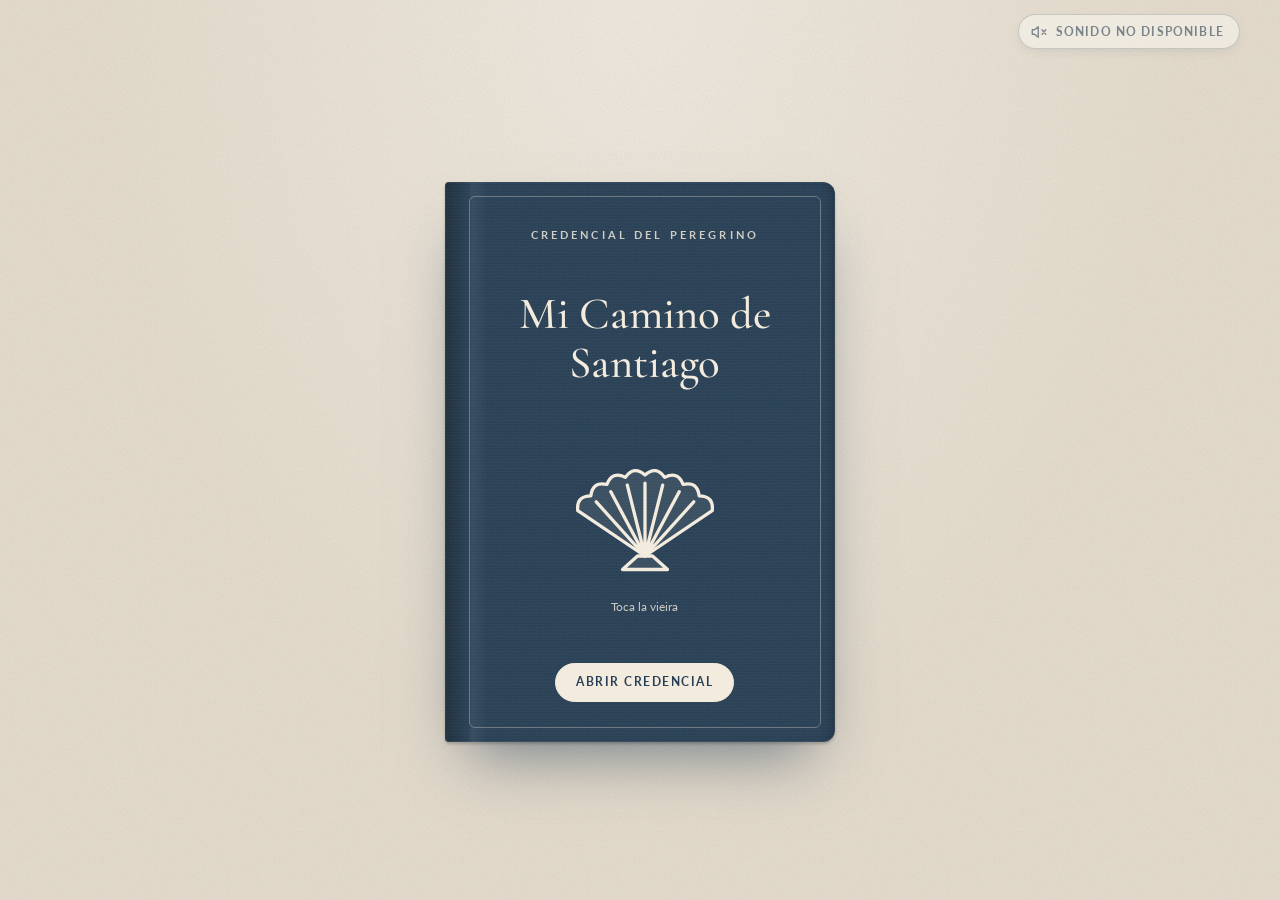
==== index.html @ f54a3381 ":tada: initial commit" ====
<!doctype html>
<html lang="es">
  <head>
    <meta charset="utf-8" />
    <meta name="viewport" content="width=device-width, initial-scale=1" />
    <title>Mi Camino de Santiago</title>
    <link rel="preconnect" href="https://fonts.googleapis.com" />
    <link rel="preconnect" href="https://fonts.gstatic.com" crossorigin />
    <link
      rel="stylesheet"
      href="https://fonts.googleapis.com/css2?family=Caveat:wght@500&family=Cormorant+Garamond:ital,wght@0,500;0,600;1,500&family=Lato:wght@400;700&display=swap"
    />
    <link rel="stylesheet" href="css/styles.css" />
  </head>
  <body data-page="cover" class="page-cover">
    <aside class="sound-dock" data-persist aria-label="Sonido ambiental">
      <button class="sound-toggle" type="button" data-sound-toggle aria-pressed="false">
        <svg class="sound-toggle__icon" viewBox="0 0 24 24" aria-hidden="true">
          <path d="M11 5 6 9H3v6h3l5 4V5Z" />
          <path class="sound-toggle__wave" d="M15.5 8.5a5 5 0 0 1 0 7" />
          <path class="sound-toggle__wave" d="M18.5 5.5a9 9 0 0 1 0 13" />
          <path class="sound-toggle__off" d="m16 9 5 6m0-6-5 6" />
        </svg>
        <span class="sound-toggle__label" data-sound-label>Activar sonido</span>
      </button>
    </aside>

    <main id="main" class="cover">
      <section class="booklet" aria-labelledby="cover-title">
        <p class="booklet__kicker">Credencial del peregrino</p>
        <h1 id="cover-title" class="booklet__title">Mi Camino de Santiago</h1>

        <div class="booklet__shell">
          <button class="shell-toggle" type="button" data-reveal aria-expanded="false" aria-controls="shell-back">
            <span class="visually-hidden">Dar la vuelta a la vieira</span>
            <span class="shell-toggle__front" data-art="shell" data-art-label=""></span>
            <span class="shell-toggle__back" id="shell-back" hidden>[Mensaje de la vieira pendiente]</span>
          </button>
          <p class="booklet__hint">Toca la vieira</p>
        </div>

        <a class="btn btn--cream" href="credential.html" data-start-sound>Abrir credencial</a>
      </section>
    </main>

    <script src="js/art.js" defer></script>
    <script src="js/album.js" defer></script>
    <script src="js/stamps.js" defer></script>
    <script src="js/app.js" defer></script>
    <script src="js/music.js" defer></script>
  </body>
</html>
---- css/styles.css ----
/* ==========================================================================
   Mi Camino de Santiago — styles
   ========================================================================== */

:root {
  --cream: #f3ebdd;
  --ivory: #faf7f0;
  --blue: #263f56;
  --terra: #a6533d;
  --charcoal: #393630;
  --gray: #a49b8c;
  --olive: #747b59;

  --ink-soft: #5e574d;
  --desk: #e7decf;
  --line: rgba(164, 155, 140, 0.6);

  --serif: 'Cormorant Garamond', Georgia, 'Times New Roman', serif;
  --sans: 'Lato', system-ui, -apple-system, 'Segoe UI', sans-serif;
  --hand: 'Caveat', 'Segoe Print', cursive;

  --radius: 4px;
  --shadow-paper: 0 1px 2px rgba(57, 54, 48, 0.12), 0 14px 34px -14px rgba(38, 63, 86, 0.3);
  --grain: url("data:image/svg+xml,%3Csvg xmlns='http://www.w3.org/2000/svg' width='180' height='180'%3E%3Cfilter id='n'%3E%3CfeTurbulence type='fractalNoise' baseFrequency='.85' numOctaves='2' stitchTiles='stitch'/%3E%3CfeColorMatrix values='0 0 0 0 .22 0 0 0 0 .2 0 0 0 0 .18 0 0 0 .14 0'/%3E%3C/filter%3E%3Crect width='100%25' height='100%25' filter='url(%23n)'/%3E%3C/svg%3E");
}

/* ---------- Base ---------- */

*,
*::before,
*::after {
  box-sizing: border-box;
}

[hidden] {
  display: none !important;
}

html {
  -webkit-text-size-adjust: 100%;
}

body {
  margin: 0;
  min-height: 100vh;
  font-family: var(--sans);
  font-size: 1.0625rem;
  line-height: 1.65;
  color: var(--charcoal);
  background-color: var(--desk);
  background-image: var(--grain), radial-gradient(ellipse at 50% 0%, rgba(250, 247, 240, 0.55), transparent 60%);
}

img,
svg {
  max-width: 100%;
}

img {
  display: block;
}

h1,
h2,
h3 {
  margin: 0;
  font-family: var(--serif);
  font-weight: 600;
  line-height: 1.1;
  color: var(--blue);
}

p {
  margin: 0 0 1em;
}

a {
  color: var(--blue);
}

:focus-visible {
  outline: 2px solid var(--terra);
  outline-offset: 3px;
  border-radius: 2px;
}

.visually-hidden {
  position: absolute !important;
  width: 1px;
  height: 1px;
  padding: 0;
  margin: -1px;
  overflow: hidden;
  clip: rect(0 0 0 0);
  white-space: nowrap;
  border: 0;
}

.kicker {
  margin: 0 0 0.5rem;
  font-family: var(--sans);
  font-size: 0.72rem;
  font-weight: 700;
  letter-spacing: 0.16em;
  text-transform: uppercase;
  color: var(--ink-soft);
}

.handwritten {
  margin: 0;
  font-family: var(--hand);
  font-size: 1.5rem;
  line-height: 1.3;
  color: var(--blue);
}

main {
  animation: page-in 0.35s ease-out both;
}

main:focus {
  outline: none;
}

@keyframes page-in {
  from {
    opacity: 0;
  }
  to {
    opacity: 1;
  }
}

/* ---------- Paper ---------- */

.paper {
  position: relative;
  background-color: var(--cream);
  background-image: var(--grain),
    radial-gradient(circle at 16% 20%, rgba(250, 247, 240, 0.45), transparent 42%),
    radial-gradient(circle at 84% 80%, rgba(164, 155, 140, 0.1), transparent 45%),
    radial-gradient(ellipse 120% 110% at 50% 50%, transparent 58%, rgba(120, 98, 70, 0.11) 100%);
  border-radius: var(--radius);
  box-shadow: var(--shadow-paper);
}

.paper::after {
  content: '';
  position: absolute;
  inset: 0;
  border-radius: inherit;
  pointer-events: none;
  box-shadow: inset 0 0 0 1px rgba(57, 54, 48, 0.06), inset 0 0 36px rgba(120, 98, 70, 0.08);
}

/* ---------- Buttons ---------- */

.btn {
  display: inline-flex;
  align-items: center;
  justify-content: center;
  gap: 0.5rem;
  padding: 0.7rem 1.25rem;
  font: 700 0.78rem/1.2 var(--sans);
  letter-spacing: 0.12em;
  text-transform: uppercase;
  text-decoration: none;
  color: var(--blue);
  background: transparent;
  border: 1.5px solid currentColor;
  border-radius: 999px;
  cursor: pointer;
  transition: background-color 0.2s, color 0.2s, box-shadow 0.2s, transform 0.1s;
}

.btn:hover {
  color: var(--ivory);
  background-color: var(--blue);
  border-color: var(--blue);
}

.btn:active {
  transform: translateY(1px);
}

.btn[disabled] {
  opacity: 0.4;
  cursor: not-allowed;
  color: var(--blue);
  background: transparent;
  transform: none;
}

.btn small {
  font-size: 0.85em;
  font-weight: 400;
  letter-spacing: 0.04em;
  text-transform: none;
}

.btn--quiet {
  border-color: transparent;
}

.btn--quiet:hover {
  color: var(--blue);
  background-color: rgba(38, 63, 86, 0.08);
  border-color: transparent;
}

.btn--cream {
  color: var(--blue);
  background-color: var(--cream);
  border-color: var(--cream);
}

.btn--cream:hover {
  color: var(--blue);
  background-color: var(--ivory);
  border-color: var(--ivory);
  box-shadow: 0 0 0 4px rgba(243, 235, 221, 0.25);
}

.btn--cream:focus-visible {
  outline-color: var(--cream);
}

/* ---------- Sound toggle ---------- */

.sound-toggle {
  display: inline-flex;
  align-items: center;
  gap: 0.5rem;
  padding: 0.45rem 0.95rem 0.45rem 0.7rem;
  font: 700 0.72rem/1.2 var(--sans);
  letter-spacing: 0.1em;
  text-transform: uppercase;
  color: var(--blue);
  background: var(--ivory);
  border: 1.5px solid rgba(38, 63, 86, 0.35);
  border-radius: 999px;
  cursor: pointer;
  transition: background-color 0.2s, color 0.2s, border-color 0.2s, transform 0.1s;
}

.sound-toggle:hover {
  border-color: var(--blue);
}

.sound-toggle:active {
  transform: translateY(1px);
}

.sound-toggle[aria-pressed='true'] {
  color: var(--ivory);
  background: var(--blue);
  border-color: var(--blue);
}

.sound-toggle[disabled] {
  opacity: 0.55;
  cursor: not-allowed;
  transform: none;
}

.sound-toggle__icon {
  width: 18px;
  height: 18px;
  flex: none;
  fill: none;
  stroke: currentColor;
  stroke-width: 1.8;
  stroke-linecap: round;
  stroke-linejoin: round;
}

.sound-toggle__wave,
[data-state='on'] .sound-toggle__off {
  display: none;
}

[data-state='on'] .sound-toggle__wave {
  display: inline;
}

[data-state='loading'] .sound-toggle__icon {
  animation: pulse 1.2s ease-in-out infinite;
}

@keyframes pulse {
  50% {
    opacity: 0.35;
  }
}

.sound-dock {
  position: fixed;
  top: 0.9rem;
  right: clamp(1rem, 4vw, 2.5rem);
  z-index: 20;
}

.sound-dock .sound-toggle {
  box-shadow: 0 4px 14px -6px rgba(38, 63, 86, 0.35);
}

@media (max-width: 560px) {
  .sound-toggle {
    padding: 0.55rem;
  }

  .sound-toggle__label {
    position: absolute;
    width: 1px;
    height: 1px;
    overflow: hidden;
    clip: rect(0 0 0 0);
    white-space: nowrap;
  }
}

.ambient-player {
  position: fixed;
  left: -10000px;
  top: 0;
  width: 200px;
  height: 200px;
  overflow: hidden;
  pointer-events: none;
}

/* ---------- Header ---------- */

.site-header {
  display: flex;
  flex-wrap: wrap;
  align-items: center;
  justify-content: space-between;
  gap: 0.75rem 1.25rem;
  padding: 0.9rem calc(clamp(1rem, 4vw, 2.5rem) + 11rem) 0.9rem clamp(1rem, 4vw, 2.5rem);
}

@media (max-width: 760px) {
  .site-header {
    padding-right: clamp(1rem, 4vw, 2.5rem);
  }

  .brand {
    margin-right: 11rem;
  }
}

@media (max-width: 560px) {
  .brand {
    margin-right: 3rem;
  }
}

.brand {
  display: inline-flex;
  align-items: center;
  gap: 0.55rem;
  font-family: var(--serif);
  font-size: 1.35rem;
  font-weight: 600;
  color: var(--blue);
  text-decoration: none;
}

.brand:hover {
  color: var(--terra);
}

.brand__shell {
  display: inline-block;
  width: 30px;
  height: 30px;
  color: var(--terra);
}

.brand__shell svg {
  width: 100%;
  height: 100%;
  display: block;
}

.site-nav ul {
  display: flex;
  gap: 0.25rem;
  margin: 0;
  padding: 0;
  list-style: none;
}

.site-nav a {
  display: block;
  padding: 0.45rem 0.8rem;
  font-size: 0.75rem;
  font-weight: 700;
  letter-spacing: 0.12em;
  text-transform: uppercase;
  text-decoration: none;
  color: var(--ink-soft);
  border-radius: 999px;
  transition: background-color 0.2s, color 0.2s;
}

.site-nav a:hover {
  color: var(--blue);
  background: rgba(38, 63, 86, 0.08);
}

.site-nav a:active {
  background: rgba(38, 63, 86, 0.14);
}

.site-nav a[aria-current='page'] {
  color: var(--blue);
  box-shadow: inset 0 -2px 0 var(--terra);
  border-radius: 0;
}

@media (max-width: 760px) {
  .site-nav {
    order: 3;
    width: 100%;
    overflow-x: auto;
  }

  .site-nav {
    scrollbar-width: none;
  }

  .site-nav::-webkit-scrollbar {
    display: none;
  }

  .site-nav ul {
    justify-content: space-between;
    gap: 0;
    min-width: max-content;
  }

  .site-nav a {
    padding: 0.4rem 0.55rem;
    letter-spacing: 0.08em;
  }
}

/* ---------- Cover ---------- */

.page-cover {
  display: flex;
  flex-direction: column;
}

.cover {
  flex: 1;
  display: grid;
  place-items: center;
  padding: 4.5rem 1rem 3rem;
}

.booklet {
  position: relative;
  display: flex;
  flex-direction: column;
  align-items: center;
  justify-content: space-between;
  gap: 1.25rem;
  width: min(390px, 90vw);
  min-height: min(560px, 125vw);
  padding: 2.75rem 2rem 2.5rem 2.6rem;
  text-align: center;
  color: var(--cream);
  background-color: var(--blue);
  background-image: var(--grain),
    repeating-linear-gradient(0deg, rgba(255, 255, 255, 0.025) 0 1px, transparent 1px 3px),
    repeating-linear-gradient(90deg, rgba(0, 0, 0, 0.035) 0 1px, transparent 1px 3px),
    linear-gradient(90deg, rgba(0, 0, 0, 0.3), transparent 6%, rgba(255, 255, 255, 0.06) 7%, transparent 11%);
  border-radius: 4px 12px 12px 4px;
  box-shadow: 0 2px 3px rgba(0, 0, 0, 0.2), 0 34px 60px -24px rgba(38, 63, 86, 0.6),
    inset 0 0 0 1px rgba(255, 255, 255, 0.06), inset -8px 0 14px -10px rgba(0, 0, 0, 0.45);
}

.booklet::before {
  content: '';
  position: absolute;
  inset: 14px 14px 14px 24px;
  border: 1px solid rgba(243, 235, 221, 0.32);
  border-radius: 6px;
  pointer-events: none;
}

.booklet__kicker {
  margin: 0;
  font-size: 0.7rem;
  font-weight: 700;
  letter-spacing: 0.28em;
  text-transform: uppercase;
  color: rgba(243, 235, 221, 0.82);
}

.booklet__title {
  font-size: clamp(2.2rem, 8vw, 2.8rem);
  font-weight: 500;
  color: var(--cream);
}

.booklet__shell {
  display: flex;
  flex-direction: column;
  align-items: center;
  gap: 0.5rem;
}

.booklet__hint {
  margin: 0;
  font-size: 0.78rem;
  color: rgba(243, 235, 221, 0.8);
}

/* ---------- Scallop shell ---------- */

.shell-toggle {
  display: grid;
  place-items: center;
  width: 156px;
  height: 156px;
  padding: 0;
  color: var(--cream);
  background: none;
  border: 0;
  border-radius: 50%;
  cursor: pointer;
  transition: transform 0.25s ease;
}

.shell-toggle:hover {
  transform: rotate(-4deg) scale(1.04);
}

.shell-toggle:active {
  transform: scale(0.97);
}

.shell-toggle:focus-visible {
  outline-color: var(--cream);
  outline-offset: 4px;
}

.shell-toggle__front,
.shell-toggle__front svg {
  display: block;
  width: 150px;
  height: 150px;
}

.shell-toggle.is-revealed .shell-toggle__front {
  display: none;
}

.shell-toggle__back {
  display: grid;
  place-items: center;
  width: 150px;
  height: 150px;
  padding: 1.25rem;
  font-family: var(--hand);
  font-size: 1.3rem;
  line-height: 1.15;
  color: var(--blue);
  background: var(--cream);
  border-radius: 50%;
  box-shadow: inset 0 0 0 4px var(--cream), inset 0 0 0 5.5px rgba(38, 63, 86, 0.55);
}

/* ---------- Page ---------- */

.page {
  max-width: 1180px;
  margin: 0 auto;
  padding: 0.75rem clamp(0.75rem, 3vw, 2rem) 3rem;
}

/* ---------- Credential ---------- */

.spread {
  display: grid;
  grid-template-columns: 1fr;
  max-width: 560px;
  margin: 0 auto;
}

.leaf {
  display: flex;
  flex-direction: column;
  min-height: 600px;
  padding: 2rem clamp(1.1rem, 3vw, 2.5rem) 1.25rem;
}

@media (min-width: 900px) {
  .spread {
    grid-template-columns: 1fr 1fr;
    max-width: 1100px;
    filter: drop-shadow(0 22px 28px rgba(38, 63, 86, 0.2));
  }

  .spread .leaf {
    box-shadow: none;
  }

  .spread .leaf:nth-child(1) {
    border-radius: var(--radius) 0 0 var(--radius);
  }

  .spread .leaf:nth-child(2) {
    border-radius: 0 var(--radius) var(--radius) 0;
  }

  .spread .leaf::before {
    content: '';
    position: absolute;
    top: 0;
    bottom: 0;
    width: 44px;
    pointer-events: none;
  }

  .spread .leaf:nth-child(1)::before {
    right: 0;
    background: linear-gradient(90deg, transparent, rgba(57, 54, 48, 0.13));
  }

  .spread .leaf:nth-child(2)::before {
    left: 0;
    background: linear-gradient(270deg, transparent, rgba(57, 54, 48, 0.1));
  }
}

@media (max-width: 899px) {
  .leaf {
    min-height: auto;
  }
}

.leaf__head {
  margin-bottom: 1.4rem;
  padding-bottom: 1rem;
  text-align: center;
  border-bottom: 1px solid var(--line);
}

.leaf__title {
  font-size: 1.75rem;
  font-weight: 500;
}

.leaf__grid {
  flex: 1;
  display: grid;
  grid-template-columns: minmax(0, 1fr) minmax(0, 1fr);
  align-content: start;
  align-items: start;
  gap: 1rem;
  margin: 0;
  padding: 0;
  list-style: none;
}

.leaf__grid[data-count='2'] li:nth-child(2) {
  margin-top: 3rem;
}

.leaf__grid[data-count='3'] li:nth-child(3) {
  grid-column: 1 / -1;
  justify-self: center;
  width: calc(50% - 0.5rem);
}

.leaf__foot {
  padding-top: 1rem;
  font-family: var(--serif);
  font-style: italic;
  text-align: center;
  color: var(--ink-soft);
}

.leaf--blank {
  justify-content: center;
  align-items: center;
}

.leaf__end {
  margin: 0;
  font-family: var(--serif);
  font-size: 1.25rem;
  font-style: italic;
  color: var(--ink-soft);
}

.slot {
  position: relative;
  aspect-ratio: 1;
  border: 1px dashed rgba(164, 155, 140, 0.9);
  border-radius: 3px;
}

.slot__link,
.slot__inner {
  position: absolute;
  inset: 0;
  display: flex;
  flex-direction: column;
  align-items: center;
  justify-content: center;
  gap: 0.45rem;
  padding: 0.75rem;
  color: inherit;
  text-decoration: none;
  border-radius: inherit;
}

.slot__link {
  transition: background-color 0.2s;
}

.slot__link:hover {
  background-color: rgba(250, 247, 240, 0.65);
}

.slot__num {
  position: absolute;
  top: 0.45rem;
  left: 0.6rem;
  font-size: 0.7rem;
  font-weight: 700;
  letter-spacing: 0.12em;
  color: var(--ink-soft);
}

.slot__art {
  display: block;
  width: 68%;
  max-width: 150px;
  transform: rotate(var(--rot, 0deg));
  transition: transform 0.25s ease;
}

.slot__art svg {
  display: block;
  width: 100%;
  height: auto;
}

.slot__link:hover .slot__art {
  transform: rotate(var(--rot, 0deg)) scale(1.06);
}

.slot__link:active .slot__art {
  transform: rotate(var(--rot, 0deg)) scale(0.97);
}

.slot__title {
  font-size: 0.78rem;
  line-height: 1.3;
  text-align: center;
  color: var(--ink-soft);
}

.slot--ready .slot__title {
  font-weight: 700;
  color: var(--charcoal);
}

.slot--pending .slot__art {
  width: 50%;
  color: var(--gray);
}

@media (max-width: 420px) {
  .leaf__grid {
    gap: 0.6rem;
  }

  .slot__title {
    font-size: 0.72rem;
  }
}

/* ---------- Stamp artwork ---------- */

.stamp-art {
  overflow: visible;
}

.stamp-art text {
  font-family: var(--sans);
  font-weight: 700;
}

.stamp-art .art-serif {
  font-family: var(--serif);
  font-weight: 600;
}

/* ---------- Pager ---------- */

.pager {
  display: flex;
  flex-wrap: wrap;
  align-items: center;
  justify-content: space-between;
  gap: 0.75rem;
  max-width: 1100px;
  margin: 1.5rem auto 0;
}

.pager__status {
  margin: 0;
  font-size: 0.85rem;
  color: var(--ink-soft);
}

.pager__center {
  display: flex;
  flex-wrap: wrap;
  justify-content: center;
  gap: 0.25rem;
}

@media (max-width: 640px) {
  .pager {
    justify-content: center;
  }

  .pager__status,
  .pager__center {
    order: -1;
    width: 100%;
    text-align: center;
  }
}

/* ---------- Stamp index ---------- */

.index {
  max-width: 900px;
  margin: 0 auto;
  padding: clamp(1.5rem, 5vw, 3.25rem);
}

.index__intro {
  text-align: center;
}

.index__intro h1 {
  font-size: clamp(2.2rem, 6vw, 3.1rem);
  font-weight: 500;
}

.index__chapters {
  display: grid;
  gap: 2.25rem;
  margin-top: 2.25rem;
}

@media (min-width: 760px) {
  .index__chapters {
    grid-template-columns: 1fr 1fr;
    column-gap: 3rem;
  }
}

.index__chapter h2 {
  margin-bottom: 0.5rem;
  padding-bottom: 0.45rem;
  font-size: 1.5rem;
  font-weight: 500;
  border-bottom: 1px solid var(--line);
}

.index__chapter .kicker {
  margin-bottom: 0.2rem;
}

.index__list {
  margin: 0;
  padding: 0;
  list-style: none;
}

.index__item {
  display: grid;
  grid-template-columns: 2.4rem 1fr auto;
  align-items: baseline;
  gap: 0.75rem;
  padding: 0.4rem 0.5rem;
  color: var(--charcoal);
  text-decoration: none;
  border-radius: 3px;
}

a.index__item {
  transition: background-color 0.2s;
}

a.index__item:hover {
  background-color: rgba(38, 63, 86, 0.08);
}

a.index__item:active {
  background-color: rgba(38, 63, 86, 0.14);
}

a.index__item .index__title {
  font-weight: 700;
}

.index__num {
  font-family: var(--serif);
  font-size: 1.2rem;
  font-weight: 600;
  color: var(--blue);
}

.index__status {
  font-size: 0.68rem;
  font-weight: 700;
  letter-spacing: 0.12em;
  text-transform: uppercase;
  color: var(--terra);
}

.index__item.is-pending,
.is-pending .index__num,
.is-pending .index__status {
  color: var(--ink-soft);
  font-weight: 400;
}

/* ---------- Stamp sheet ---------- */

.sheet {
  max-width: 1060px;
  margin: 0 auto;
  padding: clamp(1.25rem, 4.5vw, 3.25rem);
}

.sheet__head::after {
  content: '';
  display: table;
  clear: both;
}

.sheet__title {
  margin-bottom: 0.35rem;
  font-size: clamp(2.2rem, 5.5vw, 3.5rem);
  font-weight: 500;
}

.sheet__subtitle {
  font-family: var(--serif);
  font-size: 1.3rem;
  font-style: italic;
  color: var(--ink-soft);
}

.sheet__stamp {
  float: right;
  display: block;
  width: clamp(92px, 14vw, 140px);
  margin: 0 0 1rem 1.25rem;
  opacity: 0.93;
  transform: rotate(var(--rot, 0deg));
}

.sheet__stamp svg {
  display: block;
  width: 100%;
  height: auto;
}

.sheet__date {
  margin: 0;
  font-size: 0.8rem;
  font-weight: 700;
  letter-spacing: 0.16em;
  text-transform: uppercase;
  color: var(--terra);
}

.prose p {
  max-width: 62ch;
}

/* Stamp layout: preparation */

.layout-prep {
  display: grid;
  gap: 2rem;
}

@media (min-width: 820px) {
  .layout-prep {
    grid-template-columns: 5fr 7fr;
    align-items: start;
    gap: 3rem;
  }
}

.layout-prep .photo--print {
  transform: rotate(-1.2deg);
}

.diary-note {
  position: relative;
  max-width: 320px;
  margin: 2rem auto 0;
  padding: 1.25rem 1.25rem 1.35rem;
  background: var(--ivory);
  transform: rotate(1.6deg);
  box-shadow: 0 1px 2px rgba(57, 54, 48, 0.15), 0 8px 16px -10px rgba(57, 54, 48, 0.4);
}

.diary-note::before {
  content: '';
  position: absolute;
  top: -11px;
  left: 50%;
  width: 86px;
  height: 22px;
  background: rgba(164, 155, 140, 0.32);
  transform: translateX(-50%) rotate(-3deg);
}

.tips {
  margin-top: 2rem;
  padding: 1.25rem 1.5rem;
  background: rgba(250, 247, 240, 0.7);
  border-left: 3px solid var(--olive);
  border-radius: 0 3px 3px 0;
}

.tips h2 {
  margin-bottom: 0.75rem;
  font-size: 1.4rem;
  color: var(--olive);
}

.tips ul {
  display: grid;
  gap: 0.5rem;
  margin: 0;
  padding: 0;
  list-style: none;
}

.tips li {
  position: relative;
  padding-left: 1.5rem;
}

.tips li::before {
  content: '→';
  position: absolute;
  left: 0;
  color: var(--terra);
}

/* Stamp layout: day on the Camino */

.layout-day .layout-day__hero {
  margin-bottom: 2rem;
}

.layout-day__head {
  margin-bottom: 2rem;
  padding-bottom: 1.25rem;
  border-bottom: 1px solid var(--line);
}

.layout-day__head .sheet__stamp {
  position: relative;
  margin-top: -4.5rem;
}

.layout-day__body {
  display: grid;
  gap: 2.25rem;
}

@media (min-width: 820px) {
  .layout-day__body {
    grid-template-columns: 7fr 4fr;
    gap: 3rem;
  }
}

.moments h2 {
  margin-bottom: 1.1rem;
  font-size: 1.6rem;
}

.moments ol {
  display: grid;
  gap: 1.1rem;
  margin: 0;
  padding: 0;
  list-style: none;
  counter-reset: moment;
}

.moments li {
  position: relative;
  padding-left: 2.6rem;
  counter-increment: moment;
}

.moments li::before {
  content: counter(moment, upper-roman);
  position: absolute;
  left: 0;
  top: -0.2rem;
  font-family: var(--serif);
  font-size: 1.5rem;
  font-style: italic;
  color: var(--terra);
}

.facts {
  display: grid;
  grid-template-columns: auto 1fr;
  gap: 0.5rem 1rem;
  margin: 0 0 2rem;
  padding: 1rem 1.25rem;
  font-size: 0.95rem;
  background: rgba(250, 247, 240, 0.55);
  border: 1.5px solid var(--olive);
  border-radius: 3px;
}

.facts dt {
  padding-top: 0.2rem;
  font-size: 0.7rem;
  font-weight: 700;
  letter-spacing: 0.14em;
  text-transform: uppercase;
  color: var(--ink-soft);
}

.facts dd {
  margin: 0;
}

.secret .photo--print {
  transform: rotate(1.4deg);
}

.secret__btn {
  width: 100%;
  margin-top: 1rem;
}

.secret__btn.is-revealed {
  color: var(--ivory);
  background: var(--terra);
  border-color: var(--terra);
}

.secret__story {
  margin-top: 0.85rem;
  padding: 0.85rem 1rem;
  font-size: 1.4rem;
  background: var(--ivory);
  border-radius: 3px;
}

/* Stamp layout: pending */

.layout-pending {
  max-width: 640px;
  text-align: center;
}

.layout-pending__art {
  display: block;
  width: 130px;
  margin: 0 auto 1.25rem;
  color: var(--gray);
}

.layout-pending__art svg {
  display: block;
  width: 100%;
  height: auto;
}

.layout-pending__text {
  margin: 0.5rem 0 0;
  font-family: var(--serif);
  font-size: 1.3rem;
  font-style: italic;
  color: var(--ink-soft);
}

/* ---------- Photos ---------- */

.photo {
  position: relative;
  margin: 0;
}

.photo--landscape {
  --ratio: 3 / 2;
}

.photo--portrait {
  --ratio: 3 / 4;
}

.photo--square {
  --ratio: 1 / 1;
}

.photo--panorama {
  --ratio: 21 / 9;
}

@media (max-width: 600px) {
  .photo--panorama {
    --ratio: 16 / 9;
  }
}

.photo img,
.photo__ph {
  width: 100%;
  aspect-ratio: var(--ratio);
  object-fit: cover;
  border-radius: 2px;
}

.photo__ph {
  display: flex;
  flex-direction: column;
  align-items: center;
  justify-content: center;
  gap: 0.3rem;
  padding: 1rem;
  text-align: center;
  color: var(--ink-soft);
  background-color: rgba(164, 155, 140, 0.14);
  background-image: repeating-linear-gradient(135deg, rgba(164, 155, 140, 0.2) 0 1px, transparent 1px 12px);
  border: 1px solid rgba(164, 155, 140, 0.55);
}

.photo__ph-label {
  font-family: var(--serif);
  font-size: 1.2rem;
  font-style: italic;
  color: var(--charcoal);
}

.photo__ph-hint {
  font-size: 0.68rem;
  font-weight: 700;
  letter-spacing: 0.14em;
  text-transform: uppercase;
}

.photo figcaption {
  margin-top: 0.6rem;
  font-size: 0.9rem;
  color: var(--ink-soft);
}

.photo--print {
  padding: 0.6rem 0.6rem 0.9rem;
  background: var(--ivory);
  box-shadow: 0 1px 2px rgba(57, 54, 48, 0.15), 0 10px 20px -12px rgba(57, 54, 48, 0.45);
}

/* ---------- Album ---------- */

.album {
  max-width: 1100px;
  margin: 0 auto;
  padding: clamp(1.5rem, 5vw, 3.25rem);
}

.album__intro {
  margin-bottom: 2.25rem;
  text-align: center;
}

.album__intro h1 {
  font-size: clamp(2.2rem, 6vw, 3.1rem);
  font-weight: 500;
}

.album__cat + .album__cat {
  margin-top: 2.75rem;
}

.album__cat h2 {
  margin-bottom: 1.1rem;
  padding-bottom: 0.45rem;
  font-size: 1.6rem;
  font-weight: 500;
  border-bottom: 1px solid var(--line);
}

.album__grid {
  margin: 0;
  padding: 0;
  list-style: none;
  columns: 3 230px;
  column-gap: 1.1rem;
}

.album__grid li {
  break-inside: avoid;
  margin-bottom: 1.1rem;
}

.album__item {
  display: block;
  width: 100%;
  padding: 0.5rem 0.5rem 0.75rem;
  font: inherit;
  background: var(--ivory);
  border: 0;
  border-radius: 2px;
  box-shadow: 0 1px 2px rgba(57, 54, 48, 0.15), 0 8px 18px -12px rgba(57, 54, 48, 0.45);
  cursor: zoom-in;
  transition: transform 0.2s ease, box-shadow 0.2s ease;
}

.album__item:hover {
  transform: translateY(-2px) rotate(-0.5deg);
  box-shadow: 0 2px 4px rgba(57, 54, 48, 0.15), 0 16px 26px -14px rgba(57, 54, 48, 0.5);
}

.album__item:active {
  transform: translateY(0) scale(0.99);
}

.lightbox {
  width: min(92vw, 1100px);
  max-height: 92vh;
  padding: 0;
  background: transparent;
  border: 0;
}

.lightbox::backdrop {
  background: rgba(38, 63, 86, 0.8);
}

.lightbox__inner {
  position: relative;
  padding: 0.75rem 0.75rem 1rem;
  background: var(--ivory);
  border-radius: 3px;
}

.lightbox .photo img,
.lightbox .photo__ph {
  max-height: 78vh;
  object-fit: contain;
}

.lightbox__close {
  position: absolute;
  top: 1.1rem;
  right: 1.1rem;
  z-index: 1;
  width: 2.5rem;
  height: 2.5rem;
  font-size: 1.5rem;
  line-height: 1;
  color: var(--blue);
  background: var(--ivory);
  border: 1.5px solid var(--blue);
  border-radius: 50%;
  cursor: pointer;
  transition: background-color 0.2s, color 0.2s;
}

.lightbox__close:hover {
  color: var(--ivory);
  background: var(--blue);
}

/* ---------- Farewell ---------- */

.farewell {
  max-width: 780px;
  margin: 0 auto;
  padding: clamp(2rem, 6vw, 4rem) clamp(1.25rem, 5vw, 3.5rem);
  text-align: center;
}

.farewell h1 {
  font-size: clamp(2.1rem, 5.5vw, 3.2rem);
  font-weight: 500;
}

.farewell__text {
  max-width: 56ch;
  margin: 1.25rem auto 0;
}

.farewell__seal {
  margin: 2.5rem auto 0;
}

.farewell__stamp {
  display: block;
  width: 180px;
  margin: 0 auto 1rem;
  transform: rotate(-6deg);
}

.farewell__stamp svg {
  display: block;
  width: 100%;
  height: auto;
}

.farewell__seal figcaption {
  font-family: var(--hand);
  font-size: 1.5rem;
  color: var(--terra);
}

.farewell__links {
  display: flex;
  flex-wrap: wrap;
  justify-content: center;
  gap: 0.75rem;
  margin-top: 2.5rem;
}

/* ---------- Reduced motion ---------- */

@media (prefers-reduced-motion: reduce) {
  *,
  *::before,
  *::after {
    animation: none !important;
    transition: none !important;
    scroll-behavior: auto !important;
  }
}
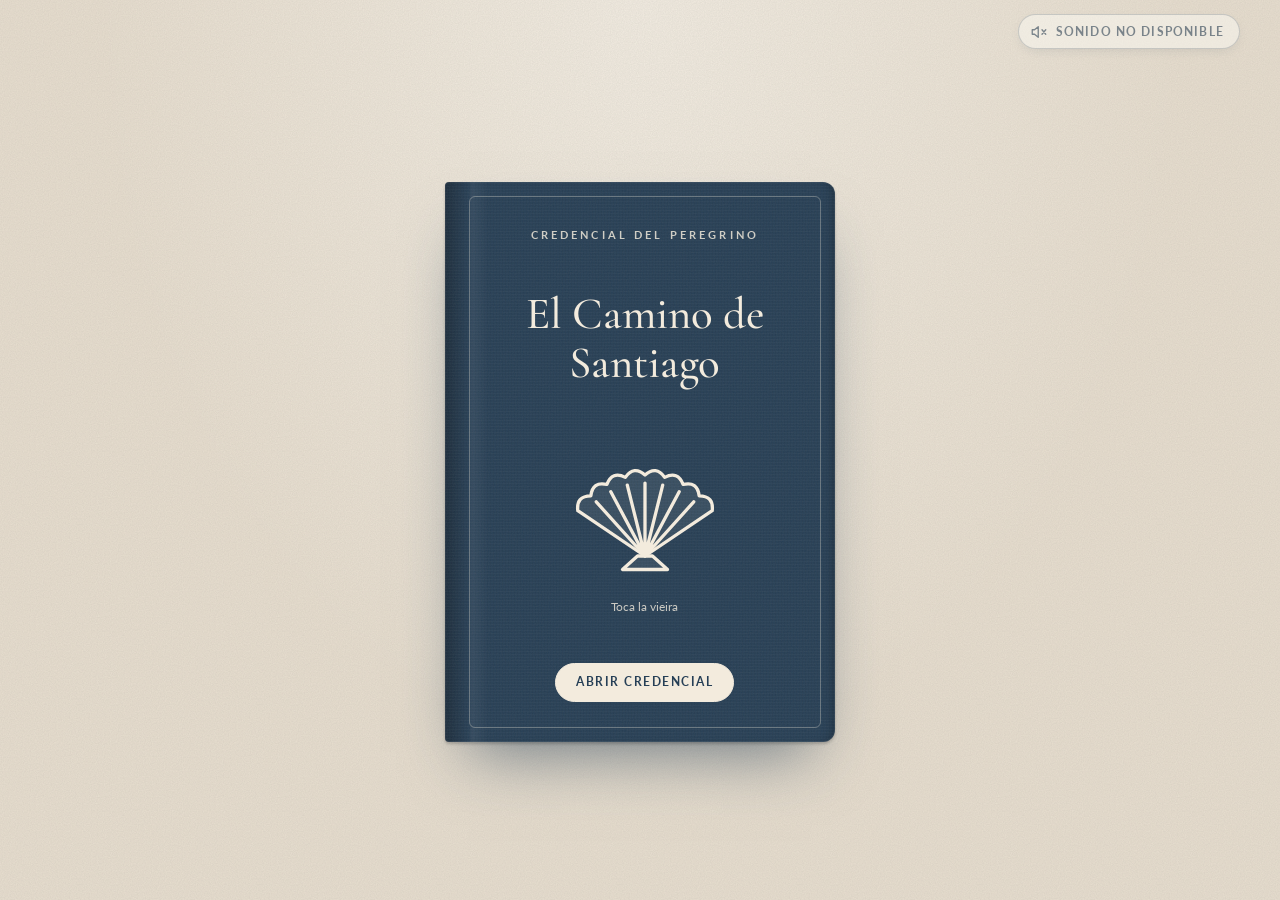
==== commit 4e94d387: "Add content.md" ====
--- a/index.html
+++ b/index.html
@@ -3,7 +3,7 @@
   <head>
     <meta charset="utf-8" />
     <meta name="viewport" content="width=device-width, initial-scale=1" />
-    <title>Mi Camino de Santiago</title>
+    <title>El Camino de Santiago</title>
     <link rel="preconnect" href="https://fonts.googleapis.com" />
     <link rel="preconnect" href="https://fonts.gstatic.com" crossorigin />
     <link
@@ -28,7 +28,7 @@
     <main id="main" class="cover">
       <section class="booklet" aria-labelledby="cover-title">
         <p class="booklet__kicker">Credencial del peregrino</p>
-        <h1 id="cover-title" class="booklet__title">Mi Camino de Santiago</h1>
+        <h1 id="cover-title" class="booklet__title">El Camino de Santiago</h1>
 
         <div class="booklet__shell">
           <button class="shell-toggle" type="button" data-reveal aria-expanded="false" aria-controls="shell-back">
@@ -45,6 +45,7 @@
 
     <script src="js/art.js" defer></script>
     <script src="js/album.js" defer></script>
+    <script src="js/content.js" defer></script>
     <script src="js/stamps.js" defer></script>
     <script src="js/app.js" defer></script>
     <script src="js/music.js" defer></script>
--- a/css/styles.css
+++ b/css/styles.css
@@ -1,5 +1,5 @@
 /* ==========================================================================
-   Mi Camino de Santiago — styles
+   El Camino de Santiago — styles
    ========================================================================== */
 
 :root {
@@ -585,6 +585,131 @@
 
 /* ---------- Credential ---------- */
 
+.credential__viewer {
+  display: grid;
+  grid-template-columns: auto minmax(0, 1fr) auto;
+  align-items: center;
+  gap: clamp(0.25rem, 2vw, 1rem);
+  max-width: 1180px;
+  margin: 0 auto;
+}
+
+.credential__book {
+  min-width: 0;
+}
+
+.credential__status {
+  margin: 0.65rem 0 0;
+  text-align: center;
+}
+
+.pager-edge {
+  display: grid;
+  place-items: center;
+  flex-shrink: 0;
+  width: 2.65rem;
+  height: 2.65rem;
+  padding: 0;
+  color: var(--blue);
+  background: var(--ivory);
+  border: 1.5px solid rgba(38, 63, 86, 0.35);
+  border-radius: 50%;
+  cursor: pointer;
+  box-shadow: 0 2px 8px -4px rgba(38, 63, 86, 0.35);
+  transition: background-color 0.2s, color 0.2s, border-color 0.2s, transform 0.1s;
+}
+
+.pager-edge__icon {
+  font-size: 1.15rem;
+  line-height: 1;
+}
+
+.pager-edge:hover {
+  color: var(--ivory);
+  background: var(--blue);
+  border-color: var(--blue);
+}
+
+.pager-edge:active {
+  transform: scale(0.96);
+}
+
+.pager-edge[disabled] {
+  opacity: 0.38;
+  cursor: not-allowed;
+  transform: none;
+}
+
+.pager-edge[disabled]:hover {
+  color: var(--blue);
+  background: var(--ivory);
+  border-color: rgba(38, 63, 86, 0.35);
+}
+
+@media (min-width: 900px) {
+  .credential__viewer {
+    align-items: stretch;
+  }
+
+  .pager-edge {
+    align-self: center;
+    width: 3.1rem;
+    height: 3.1rem;
+  }
+}
+
+.page--credential,
+.page--stamp {
+  padding-bottom: 1.75rem;
+}
+
+.content-error {
+  max-width: 40rem;
+  margin: 1rem auto;
+  padding: 0.85rem 1.1rem;
+  font-size: 0.95rem;
+  color: var(--charcoal);
+  background: rgba(166, 83, 61, 0.12);
+  border-left: 3px solid var(--terra);
+  border-radius: 3px;
+}
+
+.stamp__viewer {
+  display: grid;
+  grid-template-columns: auto minmax(0, 1fr) auto;
+  align-items: center;
+  gap: clamp(0.25rem, 2vw, 1rem);
+  max-width: 1180px;
+  margin: 0 auto;
+}
+
+.stamp__book {
+  min-width: 0;
+}
+
+.stamp__status {
+  margin: 0.65rem 0 0;
+  text-align: center;
+}
+
+.stamp__links {
+  display: flex;
+  flex-wrap: wrap;
+  justify-content: center;
+  gap: 0.25rem 0.75rem;
+  margin-top: 0.85rem;
+}
+
+@media (min-width: 900px) {
+  .stamp__viewer {
+    align-items: stretch;
+  }
+
+  .stamp__viewer .pager-edge {
+    align-self: center;
+  }
+}
+
 .spread {
   display: grid;
   grid-template-columns: 1fr;
@@ -641,6 +766,11 @@
 @media (max-width: 899px) {
   .leaf {
     min-height: auto;
+  }
+
+  .credential__book,
+  .stamp__book {
+    touch-action: pan-y;
   }
 }
 
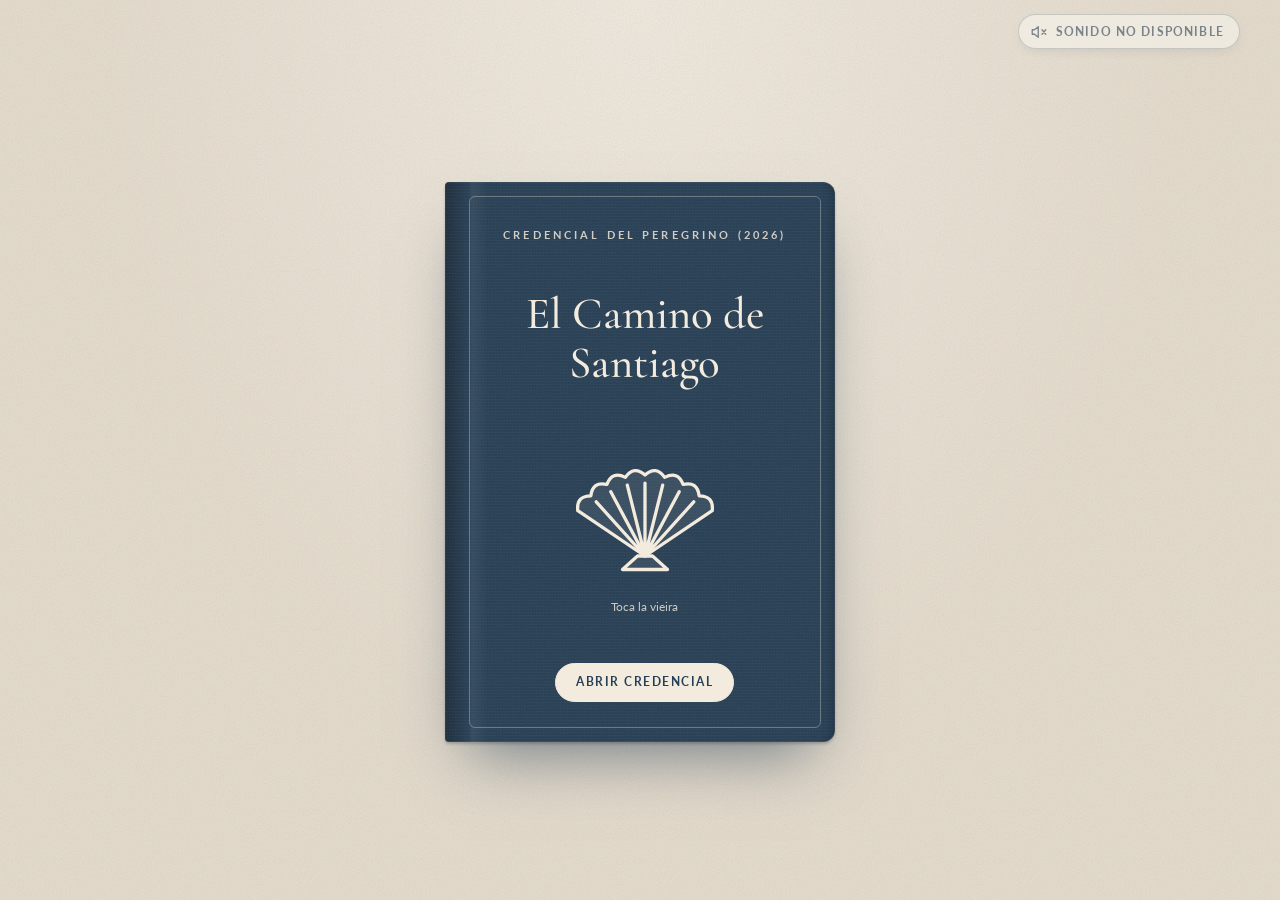
==== commit a4d00ef9: "Ajustes min" ====
--- a/index.html
+++ b/index.html
@@ -27,14 +27,14 @@
 
     <main id="main" class="cover">
       <section class="booklet" aria-labelledby="cover-title">
-        <p class="booklet__kicker">Credencial del peregrino</p>
+        <p class="booklet__kicker">Credencial del peregrino (2026)</p>
         <h1 id="cover-title" class="booklet__title">El Camino de Santiago</h1>
 
         <div class="booklet__shell">
           <button class="shell-toggle" type="button" data-reveal aria-expanded="false" aria-controls="shell-back">
             <span class="visually-hidden">Dar la vuelta a la vieira</span>
             <span class="shell-toggle__front" data-art="shell" data-art-label=""></span>
-            <span class="shell-toggle__back" id="shell-back" hidden>[Mensaje de la vieira pendiente]</span>
+            <span class="shell-toggle__back" id="shell-back" hidden>Feliz cumple! 🥳🎉🎈🎁 Bienvenida :)</span>
           </button>
           <p class="booklet__hint">Toca la vieira</p>
         </div>
--- a/css/styles.css
+++ b/css/styles.css
@@ -1306,6 +1306,37 @@
   border-radius: 3px;
 }
 
+/* Stamp layout: stub (placeholder page) */
+
+.layout-stub__head {
+  text-align: center;
+}
+
+.layout-stub__stamp {
+  float: none;
+  margin: 0 auto 1rem;
+  display: block;
+}
+
+.layout-stub__photo {
+  max-width: 520px;
+  margin: 0 auto 1.5rem;
+}
+
+.layout-stub__body {
+  max-width: 42ch;
+  margin: 0 auto;
+  text-align: center;
+  font-family: var(--serif);
+  font-style: italic;
+  color: var(--ink-soft);
+}
+
+.index__item.is-draft .index__status {
+  color: var(--ink-soft);
+  font-weight: 400;
+}
+
 /* Stamp layout: pending */
 
 .layout-pending {
@@ -1523,49 +1554,49 @@
   background: var(--blue);
 }
 
-/* ---------- Farewell ---------- */
-
-.farewell {
+/* ---------- Dedication ---------- */
+
+.dedication {
   max-width: 780px;
   margin: 0 auto;
   padding: clamp(2rem, 6vw, 4rem) clamp(1.25rem, 5vw, 3.5rem);
   text-align: center;
 }
 
-.farewell h1 {
+.dedication h1 {
   font-size: clamp(2.1rem, 5.5vw, 3.2rem);
   font-weight: 500;
 }
 
-.farewell__text {
+.dedication__text {
   max-width: 56ch;
   margin: 1.25rem auto 0;
 }
 
-.farewell__seal {
+.dedication__seal {
   margin: 2.5rem auto 0;
 }
 
-.farewell__stamp {
+.dedication__stamp {
   display: block;
   width: 180px;
   margin: 0 auto 1rem;
   transform: rotate(-6deg);
 }
 
-.farewell__stamp svg {
+.dedication__stamp svg {
   display: block;
   width: 100%;
   height: auto;
 }
 
-.farewell__seal figcaption {
+.dedication__seal figcaption {
   font-family: var(--hand);
   font-size: 1.5rem;
   color: var(--terra);
 }
 
-.farewell__links {
+.dedication__links {
   display: flex;
   flex-wrap: wrap;
   justify-content: center;
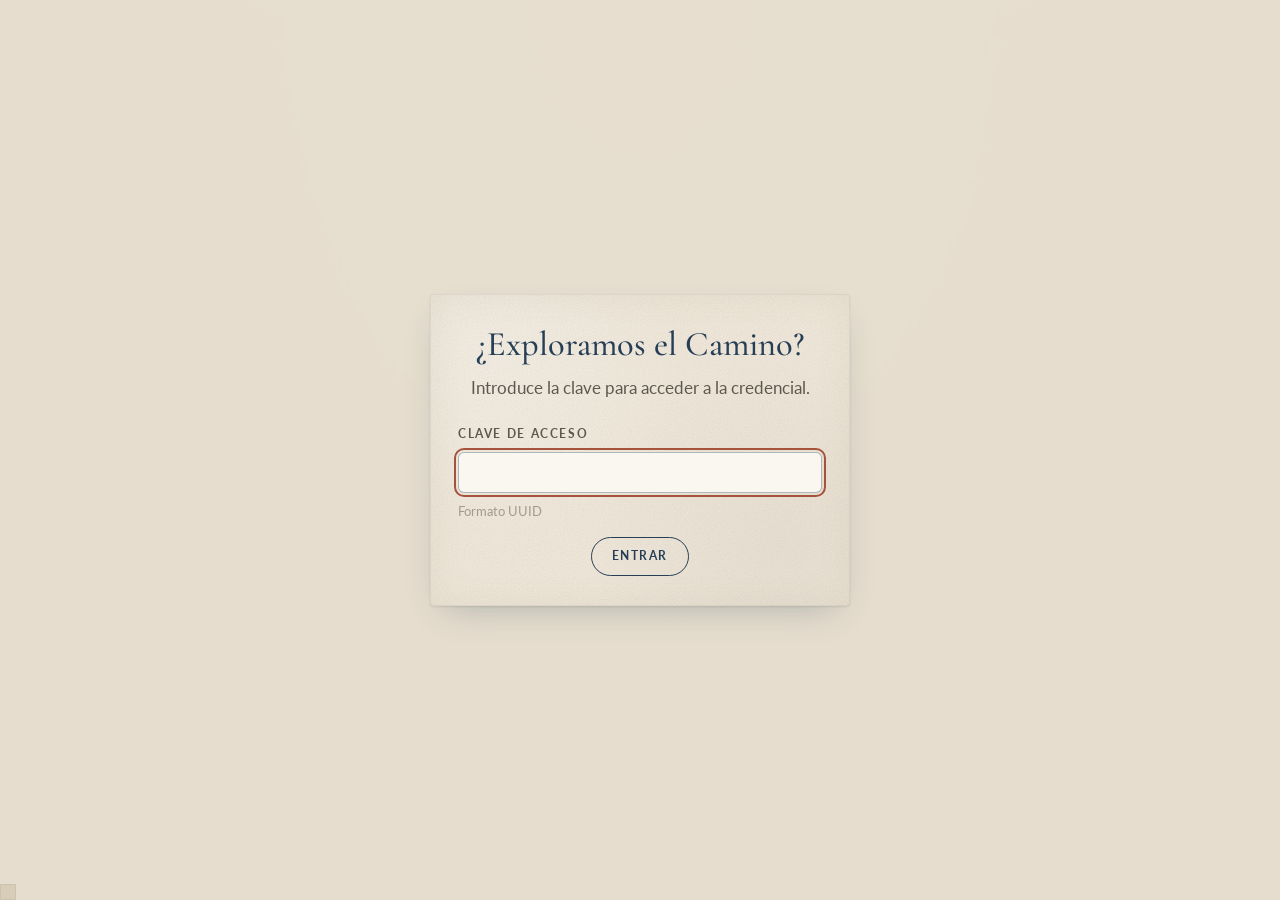
==== commit c99b9248: "Agregar sello 13: símbolo de flecha amarilla" ====
--- a/index.html
+++ b/index.html
@@ -39,10 +39,11 @@
           <p class="booklet__hint">Toca la vieira</p>
         </div>
 
-        <a class="btn btn--cream" href="credential.html" data-start-sound>Abrir credencial</a>
+        <a class="btn btn--cream" href="credential.html?leaf=1" data-start-sound>Abrir credencial</a>
       </section>
     </main>
 
+    <script src="js/gate.js" defer></script>
     <script src="js/art.js" defer></script>
     <script src="js/album.js" defer></script>
     <script src="js/content.js" defer></script>
--- a/css/styles.css
+++ b/css/styles.css
@@ -13,6 +13,7 @@
 
   --ink-soft: #5e574d;
   --desk: #e7decf;
+  --desk-exit: #ddd2c0;
   --line: rgba(164, 155, 140, 0.6);
 
   --serif: 'Cormorant Garamond', Georgia, 'Times New Roman', serif;
@@ -1306,6 +1307,122 @@
   border-radius: 3px;
 }
 
+/* Stamp layout: symbol (Símbolos del Camino) */
+
+.layout-symbol__head {
+  text-align: center;
+}
+
+.layout-symbol__head .sheet__stamp {
+  float: none;
+  margin: 0 auto 0.75rem;
+}
+
+.layout-symbol__emblem {
+  width: clamp(112px, 20vw, 156px);
+}
+
+.layout-symbol__index {
+  margin-top: 0.15rem;
+}
+
+.layout-symbol__photo {
+  max-width: min(520px, 100%);
+  margin: 0.85rem auto 0;
+}
+
+.layout-symbol__body {
+  max-width: 46rem;
+  margin: 1.75rem auto 0;
+}
+
+.layout-symbol__desc {
+  margin: 0 0 1.75rem;
+  text-align: center;
+}
+
+.layout-symbol__desc strong {
+  font-weight: 700;
+  color: var(--charcoal);
+}
+
+.layout-symbol__desc .text-blue {
+  color: var(--blue);
+  font-weight: 700;
+}
+
+.layout-symbol__desc .text-terra {
+  color: var(--terra);
+  font-weight: 700;
+}
+
+.layout-symbol__desc .text-marker {
+  color: #9a7b1a;
+  font-weight: 700;
+}
+
+.layout-symbol__question {
+  margin: 0 0 1.75rem;
+  padding: 1.15rem 1.25rem 1.2rem;
+  text-align: center;
+  background: rgba(250, 247, 240, 0.75);
+  border-left: 3px solid var(--olive);
+  border-radius: 0 var(--radius) var(--radius) 0;
+}
+
+.layout-symbol__label {
+  margin: 0 0 0.5rem;
+  font-family: var(--sans);
+  font-size: 0.72rem;
+  font-weight: 700;
+  letter-spacing: 0.16em;
+  text-transform: uppercase;
+  color: var(--ink-soft);
+}
+
+.layout-symbol__question .layout-symbol__prompt {
+  max-width: none;
+  width: 100%;
+}
+
+.layout-symbol__prompt {
+  margin: 0;
+  font-size: 1.35rem;
+  line-height: 1.45;
+  color: var(--blue);
+}
+
+.layout-symbol__quote {
+  margin: 0;
+  padding: 1.25rem 1.5rem 1.1rem;
+  text-align: center;
+  background: var(--ivory);
+  border-radius: var(--radius);
+  box-shadow: inset 0 0 0 1px rgba(164, 155, 140, 0.35);
+}
+
+.layout-symbol__quote blockquote {
+  margin: 0;
+}
+
+.layout-symbol__quote blockquote p {
+  margin: 0;
+  font-family: var(--serif);
+  font-size: clamp(1.2rem, 3.2vw, 1.45rem);
+  font-style: italic;
+  line-height: 1.45;
+  color: var(--charcoal);
+}
+
+.layout-symbol__cite {
+  margin: 0.75rem 0 0;
+  font-size: 0.82rem;
+  font-weight: 700;
+  letter-spacing: 0.1em;
+  text-transform: uppercase;
+  color: var(--terra);
+}
+
 /* Stamp layout: stub (placeholder page) */
 
 .layout-stub__head {
@@ -1604,6 +1721,195 @@
   margin-top: 2.5rem;
 }
 
+/* ---------- Access gate ---------- */
+
+body.is-locked main,
+body.is-locked .site-header,
+body.is-locked .sound-dock {
+  visibility: hidden;
+}
+
+.access-gate {
+  position: fixed;
+  inset: 0;
+  z-index: 20000;
+  display: grid;
+  place-items: center;
+  padding: 1.5rem;
+  background: rgba(231, 222, 207, 0.92);
+  backdrop-filter: blur(4px);
+}
+
+.access-gate__panel {
+  width: min(420px, 100%);
+  padding: 2rem 1.75rem 1.85rem;
+  text-align: center;
+}
+
+.access-gate__title {
+  font-size: clamp(1.75rem, 5vw, 2.15rem);
+  font-weight: 500;
+}
+
+.access-gate__lead {
+  margin: 0.65rem 0 1.35rem;
+  color: var(--ink-soft);
+}
+
+.access-gate__form {
+  display: grid;
+  gap: 0.55rem;
+  text-align: left;
+}
+
+.access-gate__label {
+  font-size: 0.72rem;
+  font-weight: 700;
+  letter-spacing: 0.14em;
+  text-transform: uppercase;
+  color: var(--ink-soft);
+}
+
+.access-gate__input {
+  width: 100%;
+  padding: 0.65rem 0.75rem;
+  font-family: var(--sans);
+  font-size: 0.95rem;
+  color: var(--charcoal);
+  background: var(--ivory);
+  border: 1.5px solid rgba(38, 63, 86, 0.35);
+  border-radius: 6px;
+}
+
+.access-gate__input:focus-visible {
+  outline: 2px solid var(--terra);
+  outline-offset: 2px;
+}
+
+.access-gate__hint {
+  margin: 0;
+  font-size: 0.8rem;
+  color: var(--gray);
+}
+
+.access-gate__submit {
+  margin-top: 0.35rem;
+  justify-self: center;
+}
+
+html:not([data-access='granted']) img {
+  visibility: hidden;
+}
+
+html[data-access='granted'] img {
+  visibility: visible;
+}
+
+.access-exit {
+  position: fixed;
+  bottom: 0;
+  left: 0;
+  z-index: 30000;
+  width: 16px;
+  height: 16px;
+  padding: 0;
+  margin: 0;
+  border: 0;
+  background-color: var(--desk-exit);
+  box-shadow: inset 0 0 0 1px rgba(57, 54, 48, 0.07);
+  cursor: default;
+}
+
+body.page-cover .access-exit {
+  background-color: #d8cdb9;
+}
+
+/* ---------- En camino (denied) ---------- */
+
+.page-en-camino {
+  min-height: 100vh;
+  display: grid;
+  place-items: center;
+  padding: 2rem 1rem 3rem;
+}
+
+.en-camino__card {
+  max-width: 520px;
+  padding: 2rem 1.75rem 2.25rem;
+  text-align: center;
+}
+
+.en-camino__scene {
+  margin: -0.5rem -0.75rem 1.25rem;
+  padding: 0.75rem 0.5rem 0.25rem;
+  color: var(--blue);
+  border-radius: 6px;
+  background: linear-gradient(180deg, rgba(250, 247, 240, 0.55), rgba(243, 235, 221, 0.2));
+  overflow: hidden;
+}
+
+.en-camino__sky {
+  display: block;
+  width: 100%;
+  height: auto;
+}
+
+.en-camino__walker {
+  animation: en-camino-walk 2.2s ease-in-out infinite;
+  transform-origin: 68px 92px;
+}
+
+.en-camino__leg--a {
+  animation: en-camino-leg-a 2.2s ease-in-out infinite;
+  transform-origin: 68px 92px;
+}
+
+.en-camino__leg--b {
+  animation: en-camino-leg-b 2.2s ease-in-out infinite;
+  transform-origin: 68px 92px;
+}
+
+@keyframes en-camino-walk {
+  0%,
+  100% {
+    transform: translateX(0) translateY(0);
+  }
+  50% {
+    transform: translateX(48px) translateY(-2px);
+  }
+}
+
+@keyframes en-camino-leg-a {
+  0%,
+  100% {
+    transform: rotate(8deg);
+  }
+  50% {
+    transform: rotate(-18deg);
+  }
+}
+
+@keyframes en-camino-leg-b {
+  0%,
+  100% {
+    transform: rotate(-14deg);
+  }
+  50% {
+    transform: rotate(12deg);
+  }
+}
+
+.en-camino__text {
+  max-width: 38ch;
+  margin: 0 auto 0.85rem;
+  color: var(--ink-soft);
+}
+
+.en-camino__text--soft {
+  font-size: 0.95rem;
+  color: var(--gray);
+}
+
 /* ---------- Reduced motion ---------- */
 
 @media (prefers-reduced-motion: reduce) {
